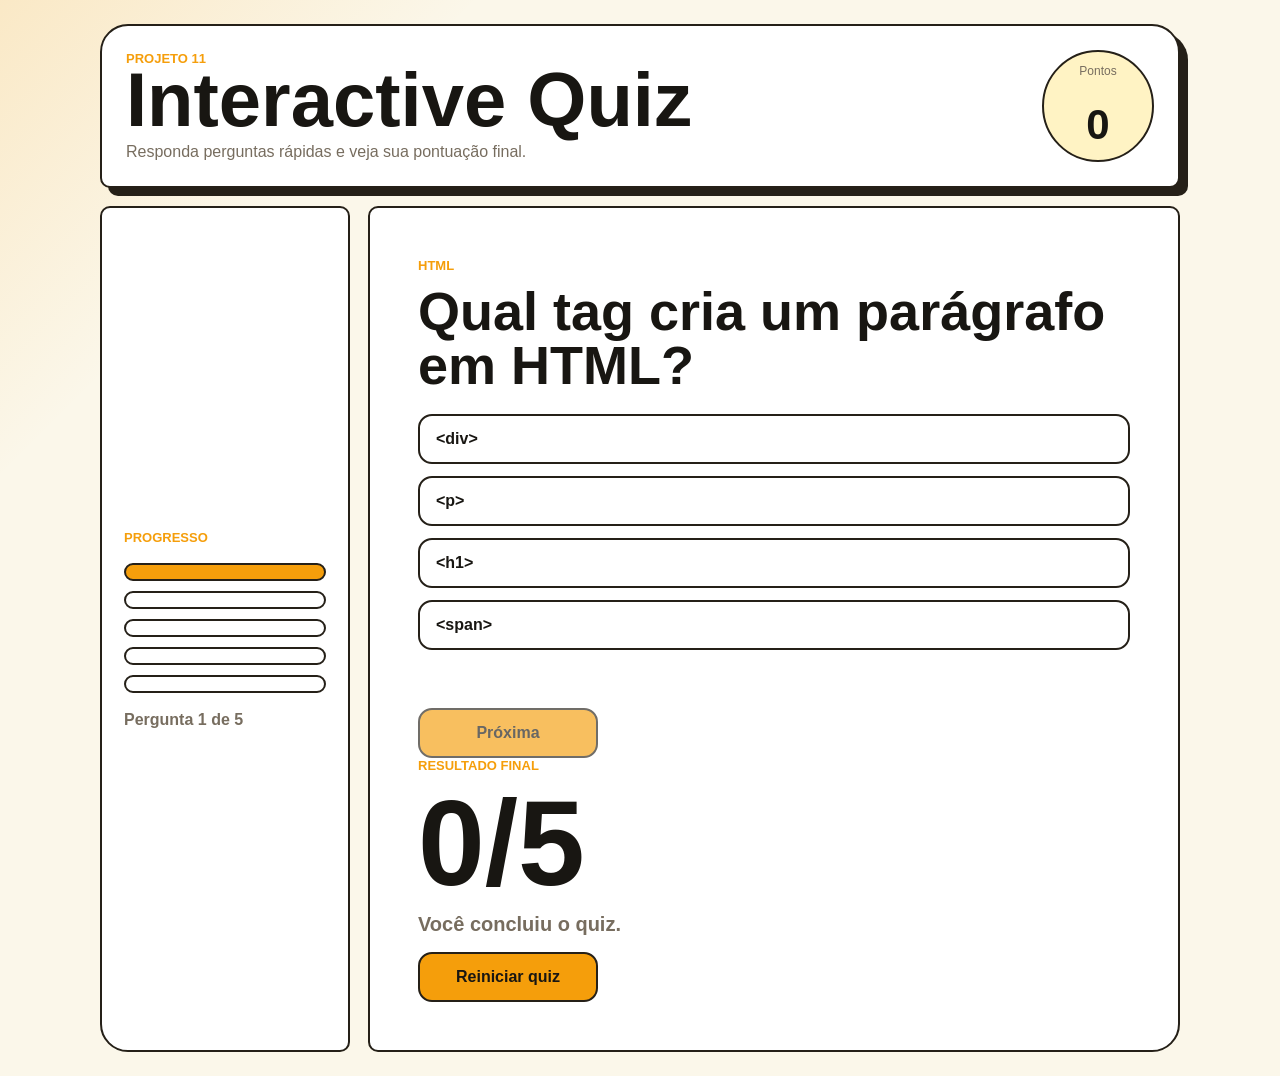
==== Interactive Quiz/frontend/index.html @ 316073dd "Add interactive quiz project" ====
<!DOCTYPE html>
<html lang="pt-BR">
<head>
    <meta charset="UTF-8">
    <meta name="viewport" content="width=device-width, initial-scale=1.0">
    <title>Interactive Quiz</title>
    <link rel="stylesheet" href="css/style.css">
    <script src="js/app.js" defer></script>
</head>
<body>
    <main class="quiz-page">
        <section class="quiz-shell">
            <header class="quiz-header">
                <div>
                    <p>Projeto 11</p>
                    <h1>Interactive Quiz</h1>
                    <span>Responda perguntas rápidas e veja sua pontuação final.</span>
                </div>
                <div class="score-badge">
                    <span>Pontos</span>
                    <strong id="scoreText">0</strong>
                </div>
            </header>

            <section class="quiz-stage">
                <aside class="progress-panel">
                    <span>Progresso</span>
                    <div id="progressDots" class="progress-dots"></div>
                    <p id="progressText">Pergunta 1 de 5</p>
                </aside>

                <section class="question-panel">
                    <div id="quizContent">
                        <span id="categoryText">Fundamentos</span>
                        <h2 id="questionText">Carregando pergunta...</h2>
                        <div id="answersList" class="answers-list"></div>
                        <p id="feedbackText" class="feedback-text"></p>
                        <button id="nextButton" type="button" disabled>Próxima</button>
                    </div>

                    <div id="finalPanel" class="final-panel" hidden>
                        <span>Resultado final</span>
                        <strong id="finalScore">0/5</strong>
                        <p id="finalMessage">Você concluiu o quiz.</p>
                        <button id="restartButton" type="button">Reiniciar quiz</button>
                    </div>
                </section>
            </section>
        </section>
    </main>
</body>
</html>
---- Interactive Quiz/frontend/css/style.css ----
:root {
    --bg: #fbf7ea;
    --ink: #181612;
    --muted: #776d5f;
    --panel: #ffffff;
    --line: #252018;
    --accent: #f59e0b;
    --right: #16a34a;
    --wrong: #dc2626;
    --soft: #fff3c4;
}

* {
    box-sizing: border-box;
}

body {
    margin: 0;
    min-height: 100vh;
    font-family: Arial, Helvetica, sans-serif;
    background:
        linear-gradient(135deg, rgba(245, 158, 11, 0.16), transparent 340px),
        var(--bg);
    color: var(--ink);
}

.quiz-page {
    display: grid;
    min-height: 100vh;
    place-items: center;
    padding: 24px;
}

.quiz-shell {
    display: grid;
    gap: 18px;
    width: min(100%, 1080px);
}

.quiz-header {
    display: flex;
    align-items: center;
    justify-content: space-between;
    gap: 18px;
    padding: 24px;
    border: 2px solid var(--line);
    border-radius: 28px 28px 10px 10px;
    background: var(--panel);
    box-shadow: 8px 8px 0 var(--line);
}

.quiz-header p,
.progress-panel span,
#categoryText,
.final-panel span {
    margin: 0;
    color: var(--accent);
    font-size: 13px;
    font-weight: bold;
    text-transform: uppercase;
}

h1 {
    margin: 0;
    font-size: clamp(42px, 7vw, 76px);
    line-height: 0.9;
}

.quiz-header span {
    display: block;
    margin-top: 8px;
    color: var(--muted);
}

.score-badge {
    display: grid;
    width: 112px;
    height: 112px;
    place-items: center;
    border: 2px solid var(--line);
    border-radius: 999px;
    background: var(--soft);
}

.score-badge span {
    margin: 0;
    color: var(--muted);
    font-size: 12px;
}

.score-badge strong {
    font-size: 42px;
}

.quiz-stage {
    display: grid;
    grid-template-columns: 250px minmax(320px, 1fr);
    gap: 18px;
}

.progress-panel,
.question-panel {
    border: 2px solid var(--line);
    background: var(--panel);
}

.progress-panel {
    display: grid;
    align-content: center;
    gap: 18px;
    min-height: 520px;
    padding: 22px;
    border-radius: 10px 10px 10px 28px;
}

.progress-dots {
    display: grid;
    gap: 10px;
}

.progress-dot {
    height: 18px;
    border: 2px solid var(--line);
    border-radius: 999px;
    background: #ffffff;
}

.progress-dot.active {
    background: var(--accent);
}

.progress-dot.done {
    background: var(--right);
}

.progress-panel p {
    margin: 0;
    color: var(--muted);
    font-weight: bold;
}

.question-panel {
    display: grid;
    align-content: center;
    min-height: 520px;
    padding: clamp(24px, 5vw, 48px);
    border-radius: 10px 10px 28px 10px;
}

#questionText {
    margin: 10px 0 22px;
    font-size: clamp(30px, 5vw, 54px);
    line-height: 1;
}

.answers-list {
    display: grid;
    gap: 12px;
}

button {
    min-height: 50px;
    border: 2px solid var(--line);
    border-radius: 14px;
    background: #ffffff;
    color: var(--ink);
    padding: 0 16px;
    font-size: 16px;
    font-weight: bold;
    cursor: pointer;
    text-align: left;
}

button:hover:not(:disabled) {
    background: var(--soft);
}

button:disabled {
    cursor: not-allowed;
    opacity: 0.65;
}

.answer.correct {
    background: #dcfce7;
    border-color: var(--right);
}

.answer.wrong {
    background: #fee2e2;
    border-color: var(--wrong);
}

.feedback-text {
    min-height: 26px;
    margin: 16px 0;
    color: var(--muted);
    font-weight: bold;
}

#nextButton,
#restartButton {
    width: 180px;
    background: var(--accent);
    text-align: center;
}

.final-panel {
    display: grid;
    justify-items: start;
    gap: 16px;
}

.final-panel strong {
    font-size: clamp(66px, 12vw, 120px);
    line-height: 0.9;
}

.final-panel p {
    margin: 0;
    color: var(--muted);
    font-size: 20px;
    font-weight: bold;
}

@media (max-width: 820px) {
    .quiz-header {
        align-items: flex-start;
        flex-direction: column;
    }

    .score-badge {
        width: 100%;
        height: auto;
        min-height: 80px;
        border-radius: 18px;
    }

    .quiz-stage {
        grid-template-columns: 1fr;
    }

    .progress-panel,
    .question-panel {
        min-height: 0;
    }
}

@media (max-width: 520px) {
    .quiz-page {
        padding: 14px;
    }

    #nextButton,
    #restartButton {
        width: 100%;
    }
}
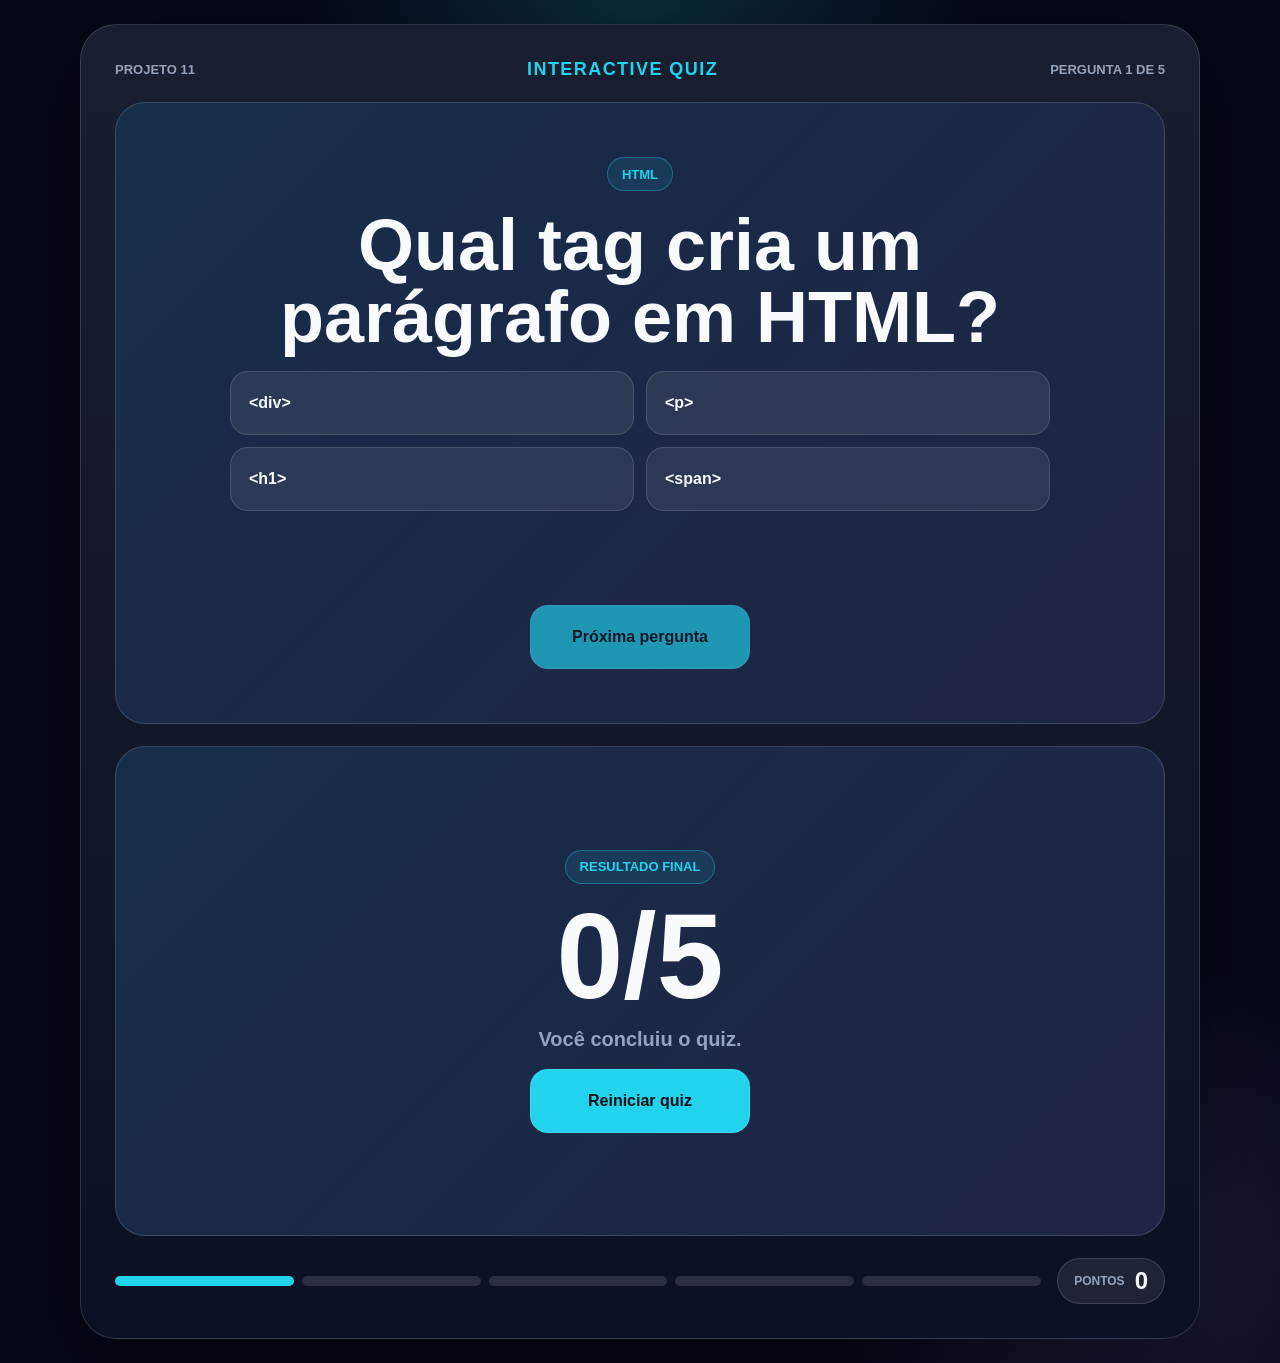
==== commit 1461f8c1: "Redesign interactive quiz interface" ====
--- a/Interactive Quiz/frontend/index.html
+++ b/Interactive Quiz/frontend/index.html
@@ -9,43 +9,35 @@
 </head>
 <body>
     <main class="quiz-page">
-        <section class="quiz-shell">
-            <header class="quiz-header">
-                <div>
-                    <p>Projeto 11</p>
-                    <h1>Interactive Quiz</h1>
-                    <span>Responda perguntas rápidas e veja sua pontuação final.</span>
-                </div>
+        <section class="show-shell">
+            <div class="show-top">
+                <span>Projeto 11</span>
+                <strong>Interactive Quiz</strong>
+                <span id="progressText">Pergunta 1 de 5</span>
+            </div>
+
+            <section id="quizContent" class="show-stage">
+                <div class="category-pill" id="categoryText">Fundamentos</div>
+                <h1 id="questionText">Carregando pergunta...</h1>
+                <div id="answersList" class="answers-list"></div>
+                <p id="feedbackText" class="feedback-text"></p>
+                <button id="nextButton" class="next-button" type="button" disabled>Próxima pergunta</button>
+            </section>
+
+            <section id="finalPanel" class="final-panel" hidden>
+                <span>Resultado final</span>
+                <strong id="finalScore">0/5</strong>
+                <p id="finalMessage">Você concluiu o quiz.</p>
+                <button id="restartButton" type="button">Reiniciar quiz</button>
+            </section>
+
+            <footer class="show-footer">
+                <div id="progressDots" class="progress-dots"></div>
                 <div class="score-badge">
                     <span>Pontos</span>
                     <strong id="scoreText">0</strong>
                 </div>
-            </header>
-
-            <section class="quiz-stage">
-                <aside class="progress-panel">
-                    <span>Progresso</span>
-                    <div id="progressDots" class="progress-dots"></div>
-                    <p id="progressText">Pergunta 1 de 5</p>
-                </aside>
-
-                <section class="question-panel">
-                    <div id="quizContent">
-                        <span id="categoryText">Fundamentos</span>
-                        <h2 id="questionText">Carregando pergunta...</h2>
-                        <div id="answersList" class="answers-list"></div>
-                        <p id="feedbackText" class="feedback-text"></p>
-                        <button id="nextButton" type="button" disabled>Próxima</button>
-                    </div>
-
-                    <div id="finalPanel" class="final-panel" hidden>
-                        <span>Resultado final</span>
-                        <strong id="finalScore">0/5</strong>
-                        <p id="finalMessage">Você concluiu o quiz.</p>
-                        <button id="restartButton" type="button">Reiniciar quiz</button>
-                    </div>
-                </section>
-            </section>
+            </footer>
         </section>
     </main>
 </body>
--- a/Interactive Quiz/frontend/css/style.css
+++ b/Interactive Quiz/frontend/css/style.css
@@ -1,13 +1,14 @@
 :root {
-    --bg: #fbf7ea;
-    --ink: #181612;
-    --muted: #776d5f;
-    --panel: #ffffff;
-    --line: #252018;
-    --accent: #f59e0b;
-    --right: #16a34a;
-    --wrong: #dc2626;
-    --soft: #fff3c4;
+    --bg: #050816;
+    --stage: #0c1024;
+    --stage-2: #141a35;
+    --text: #f8fafc;
+    --muted: #96a3bd;
+    --line: rgba(255, 255, 255, 0.14);
+    --accent: #22d3ee;
+    --accent-2: #a78bfa;
+    --right: #22c55e;
+    --wrong: #fb7185;
 }
 
 * {
@@ -19,9 +20,10 @@
     min-height: 100vh;
     font-family: Arial, Helvetica, sans-serif;
     background:
-        linear-gradient(135deg, rgba(245, 158, 11, 0.16), transparent 340px),
+        radial-gradient(circle at 50% 0%, rgba(34, 211, 238, 0.18), transparent 340px),
+        radial-gradient(circle at 88% 92%, rgba(167, 139, 250, 0.16), transparent 300px),
         var(--bg);
-    color: var(--ink);
+    color: var(--text);
 }
 
 .quiz-page {
@@ -31,140 +33,89 @@
     padding: 24px;
 }
 
-.quiz-shell {
-    display: grid;
+.show-shell {
+    display: grid;
+    gap: 22px;
+    width: min(100%, 1120px);
+    min-height: min(760px, calc(100vh - 48px));
+    padding: clamp(18px, 4vw, 34px);
+    border: 1px solid var(--line);
+    border-radius: 36px;
+    background:
+        linear-gradient(180deg, rgba(255, 255, 255, 0.06), transparent),
+        var(--stage);
+    box-shadow: 0 28px 90px rgba(0, 0, 0, 0.42);
+}
+
+.show-top {
+    display: flex;
+    align-items: center;
+    justify-content: space-between;
+    gap: 16px;
+    color: var(--muted);
+    font-size: 13px;
+    font-weight: bold;
+    text-transform: uppercase;
+}
+
+.show-top strong {
+    color: var(--accent);
+    font-size: 18px;
+    letter-spacing: 0.08em;
+}
+
+.show-stage,
+.final-panel {
+    display: grid;
+    align-content: center;
+    justify-items: center;
     gap: 18px;
-    width: min(100%, 1080px);
-}
-
-.quiz-header {
-    display: flex;
-    align-items: center;
-    justify-content: space-between;
-    gap: 18px;
-    padding: 24px;
-    border: 2px solid var(--line);
-    border-radius: 28px 28px 10px 10px;
-    background: var(--panel);
-    box-shadow: 8px 8px 0 var(--line);
-}
-
-.quiz-header p,
-.progress-panel span,
-#categoryText,
+    min-height: 490px;
+    padding: clamp(24px, 5vw, 54px);
+    border: 1px solid var(--line);
+    border-radius: 30px;
+    background:
+        linear-gradient(135deg, rgba(34, 211, 238, 0.11), rgba(167, 139, 250, 0.08)),
+        var(--stage-2);
+    text-align: center;
+}
+
+.category-pill,
 .final-panel span {
+    display: inline-flex;
+    min-height: 34px;
+    align-items: center;
+    padding: 0 14px;
+    border: 1px solid rgba(34, 211, 238, 0.34);
+    border-radius: 999px;
+    color: var(--accent);
+    background: rgba(34, 211, 238, 0.10);
+    font-size: 13px;
+    font-weight: bold;
+    text-transform: uppercase;
+}
+
+#questionText {
     margin: 0;
-    color: var(--accent);
-    font-size: 13px;
-    font-weight: bold;
-    text-transform: uppercase;
-}
-
-h1 {
-    margin: 0;
-    font-size: clamp(42px, 7vw, 76px);
-    line-height: 0.9;
-}
-
-.quiz-header span {
-    display: block;
-    margin-top: 8px;
-    color: var(--muted);
-}
-
-.score-badge {
-    display: grid;
-    width: 112px;
-    height: 112px;
-    place-items: center;
-    border: 2px solid var(--line);
-    border-radius: 999px;
-    background: var(--soft);
-}
-
-.score-badge span {
-    margin: 0;
-    color: var(--muted);
-    font-size: 12px;
-}
-
-.score-badge strong {
-    font-size: 42px;
-}
-
-.quiz-stage {
-    display: grid;
-    grid-template-columns: 250px minmax(320px, 1fr);
-    gap: 18px;
-}
-
-.progress-panel,
-.question-panel {
-    border: 2px solid var(--line);
-    background: var(--panel);
-}
-
-.progress-panel {
-    display: grid;
-    align-content: center;
-    gap: 18px;
-    min-height: 520px;
-    padding: 22px;
-    border-radius: 10px 10px 10px 28px;
-}
-
-.progress-dots {
-    display: grid;
-    gap: 10px;
-}
-
-.progress-dot {
-    height: 18px;
-    border: 2px solid var(--line);
-    border-radius: 999px;
-    background: #ffffff;
-}
-
-.progress-dot.active {
-    background: var(--accent);
-}
-
-.progress-dot.done {
-    background: var(--right);
-}
-
-.progress-panel p {
-    margin: 0;
-    color: var(--muted);
-    font-weight: bold;
-}
-
-.question-panel {
-    display: grid;
-    align-content: center;
-    min-height: 520px;
-    padding: clamp(24px, 5vw, 48px);
-    border-radius: 10px 10px 28px 10px;
-}
-
-#questionText {
-    margin: 10px 0 22px;
-    font-size: clamp(30px, 5vw, 54px);
+    max-width: 850px;
+    font-size: clamp(34px, 6vw, 72px);
     line-height: 1;
 }
 
 .answers-list {
     display: grid;
+    grid-template-columns: repeat(2, minmax(0, 1fr));
     gap: 12px;
+    width: min(100%, 820px);
 }
 
 button {
-    min-height: 50px;
-    border: 2px solid var(--line);
-    border-radius: 14px;
-    background: #ffffff;
-    color: var(--ink);
-    padding: 0 16px;
+    min-height: 64px;
+    border: 1px solid var(--line);
+    border-radius: 18px;
+    background: rgba(255, 255, 255, 0.08);
+    color: var(--text);
+    padding: 0 18px;
     font-size: 16px;
     font-weight: bold;
     cursor: pointer;
@@ -172,7 +123,8 @@
 }
 
 button:hover:not(:disabled) {
-    background: var(--soft);
+    border-color: var(--accent);
+    background: rgba(34, 211, 238, 0.12);
 }
 
 button:disabled {
@@ -181,12 +133,12 @@
 }
 
 .answer.correct {
-    background: #dcfce7;
+    background: rgba(34, 197, 94, 0.20);
     border-color: var(--right);
 }
 
 .answer.wrong {
-    background: #fee2e2;
+    background: rgba(251, 113, 133, 0.20);
     border-color: var(--wrong);
 }
 
@@ -197,17 +149,12 @@
     font-weight: bold;
 }
 
-#nextButton,
+.next-button,
 #restartButton {
-    width: 180px;
+    width: 220px;
     background: var(--accent);
+    color: #051016;
     text-align: center;
-}
-
-.final-panel {
-    display: grid;
-    justify-items: start;
-    gap: 16px;
 }
 
 .final-panel strong {
@@ -222,27 +169,54 @@
     font-weight: bold;
 }
 
-@media (max-width: 820px) {
-    .quiz-header {
-        align-items: flex-start;
-        flex-direction: column;
-    }
-
-    .score-badge {
-        width: 100%;
-        height: auto;
-        min-height: 80px;
-        border-radius: 18px;
-    }
-
-    .quiz-stage {
-        grid-template-columns: 1fr;
-    }
-
-    .progress-panel,
-    .question-panel {
-        min-height: 0;
-    }
+.show-footer {
+    display: flex;
+    align-items: center;
+    justify-content: space-between;
+    gap: 16px;
+}
+
+.progress-dots {
+    display: flex;
+    flex: 1;
+    gap: 8px;
+}
+
+.progress-dot {
+    flex: 1;
+    height: 10px;
+    border-radius: 999px;
+    background: rgba(255, 255, 255, 0.12);
+}
+
+.progress-dot.active {
+    background: var(--accent);
+}
+
+.progress-dot.done {
+    background: var(--right);
+}
+
+.score-badge {
+    display: flex;
+    align-items: center;
+    gap: 10px;
+    min-height: 46px;
+    padding: 0 16px;
+    border: 1px solid var(--line);
+    border-radius: 999px;
+    background: rgba(255, 255, 255, 0.08);
+}
+
+.score-badge span {
+    color: var(--muted);
+    font-size: 12px;
+    font-weight: bold;
+    text-transform: uppercase;
+}
+
+.score-badge strong {
+    font-size: 24px;
 }
 
 @media (max-width: 520px) {
@@ -250,7 +224,17 @@
         padding: 14px;
     }
 
-    #nextButton,
+    .answers-list {
+        grid-template-columns: 1fr;
+    }
+
+    .show-footer,
+    .show-top {
+        align-items: stretch;
+        flex-direction: column;
+    }
+
+    .next-button,
     #restartButton {
         width: 100%;
     }
